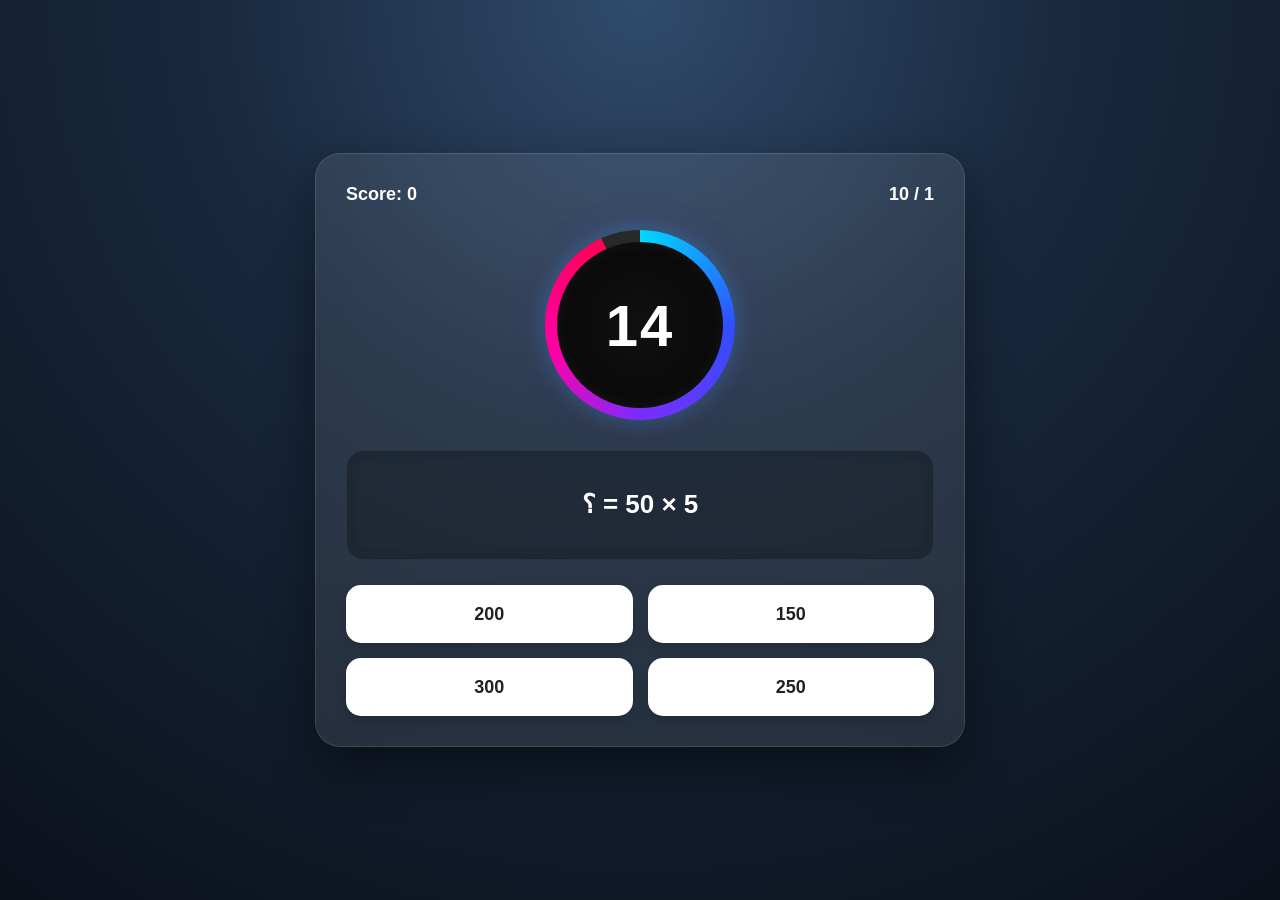
==== game.html @ 074b7c5f "First version" ====
<!DOCTYPE html>
<html lang="ar" dir="rtl">

<head>
    <meta charset="UTF-8">
    <meta name="viewport" content="width=device-width, initial-scale=1.0">

    <title>Math Challenge</title>

    <link rel="stylesheet" href="style.css">
</head>

<body class="quiz-page">

    <div class="quiz-container">

        <div class="top-bar">
            <span id="question-number">1 / 10</span>
            <span>Score: <span id="score">0</span></span>
        </div>

       <div class="timer-box" id="timerBox">
    <div class="timer-circle">
        <span id="timer">15</span>
    </div>
</div>

        <div class="question-box">
            <h2 id="question"></h2>
        </div>

        <div id="options" class="options"></div>

        <button id="nextBtn" class="next-btn">Next</button>

    </div>

    <script src="game.js"></script>

</body>
</html>
---- style.css ----
/* ========================================
   RESET
   ======================================== */

* {
    box-sizing: border-box;
    margin: 0;
    padding: 0;
}


/* ========================================
   PAGE 1 - HOME
   ======================================== */

.home-page {
    min-height: 100vh;

    display: flex;
    flex-direction: column;

    align-items: center;
    justify-content: center;

    background: linear-gradient(
        135deg,
        #21e2f3,
        #21f3d0
    );

    font-family: cursive;

    text-align: center;

    padding: 20px;
}


/* ========================================
   LOGO
   ======================================== */

.home-page .game-logo {
    width: 200px;

    margin-bottom: 10px;

    mix-blend-mode: multiply;

    filter:
        contrast(1.1)
        brightness(1.05);
}


/* ========================================
   TITLE
   ======================================== */

.home-page h1 {
    color: #5bd324;

    font-size: 45px;

    margin-bottom: 10px;

    text-shadow:
        2px 3px 5px rgba(0, 0, 0, 0.15);
}


/* كلمة QUIZ */

.home-page h1 span {
    color: #ffeb3b;

    font-weight: 900;
}


/* ========================================
   DESCRIPTION
   ======================================== */

.home-page p {
    color: rgb(54, 96, 255);

    font-size: 27px;

    margin-bottom: 30px;
}


/* ========================================
   START BUTTON
   ======================================== */

.home-page .start-btn {
    background-color: #ffb800;

    color: #121212;

    border: none;

    padding: 14px 40px;

    border-radius: 30px;

    font-size: 18px;

    font-weight: bold;

    cursor: pointer;

    box-shadow:
        0 5px 15px rgba(255, 184, 0, 0.4);

    transition:
        transform 0.25s ease,
        background-color 0.25s ease,
        box-shadow 0.25s ease;
}


.home-page .start-btn:hover {
    transform:
        translateY(-4px)
        scale(1.03);

    background-color: #e5a500;

    box-shadow:
        0 8px 20px rgba(255, 184, 0, 0.5);
}


/* ========================================
   EXIT BUTTON
   ======================================== */

.home-page .exit-btn {
    background-color: rgb(233, 30, 30);

    color: white;

    border: none;

    padding: 11px 35px;

    border-radius: 30px;

    font-size: 16px;

    font-weight: bold;

    cursor: pointer;

    margin-top: 15px;

    transition:
        transform 0.25s ease,
        background-color 0.25s ease;
}


.home-page .exit-btn:hover {
    transform: translateY(-3px);

    background-color: rgb(180, 15, 15);
}


/* ========================================
   PAGE 2 - QUIZ
   ======================================== */

.quiz-page {
    min-height: 100vh;

    display: flex;

    justify-content: center;

    align-items: center;

    font-family: Arial, sans-serif;

    background:
        radial-gradient(
            circle at top,
            #304b6b 0%,
            #18283d 40%,
            #0b111b 100%
        );

    color: white;

    padding: 20px;
}


/* ========================================
   QUIZ CONTAINER
   ======================================== */

.quiz-page .quiz-container {
    width: 90%;

    max-width: 650px;

    padding: 30px;

    border-radius: 25px;

    background:
        rgba(255, 255, 255, 0.09);

    backdrop-filter: blur(15px);

    -webkit-backdrop-filter: blur(15px);

    border:
        1px solid rgba(255, 255, 255, 0.12);

    box-shadow:
        0 20px 50px rgba(0, 0, 0, 0.45);

    text-align: center;
}


/* ========================================
   TOP BAR
   ======================================== */

.quiz-page .top-bar {
    display: flex;

    justify-content: space-between;

    align-items: center;

    margin-bottom: 25px;

    font-size: 18px;

    font-weight: bold;
}


/* ========================================
   CIRCULAR TIMER
   ======================================== */

.quiz-page .timer-box {

    /*
       JavaScript يغيّر هذه القيمة
       من 100% إلى 0%
    */

    --progress: 100%;


    width: 190px;

    height: 190px;

    margin:
        0 auto 30px;


    border-radius: 50%;

    display: flex;

    align-items: center;

    justify-content: center;


    /*
       الحلقة الخارجية
    */

    background:
        conic-gradient(
            from 0deg,

            #00d9ff 0%,

            #304ffe 25%,

            #7b2cff 50%,

            #ff00a8 70%,

            #ff0055 var(--progress),

            #292929 var(--progress)
        );


    position: relative;


    /*
       حركة ناعمة للحلقة
    */

    transition:
        background 0.3s linear;


    /*
       إضاءة حول الحلقة
    */

    box-shadow:
        0 0 20px rgba(0, 217, 255, 0.25),
        0 0 40px rgba(213, 0, 249, 0.12);
}


/* ========================================
   INNER TIMER CIRCLE
   ======================================== */

.quiz-page .timer-circle {

    width: 166px;

    height: 166px;

    border-radius: 50%;


    display: flex;

    align-items: center;

    justify-content: center;


    /*
       الدائرة السوداء الداخلية
    */

    background:
        radial-gradient(
            circle,
            #111111 0%,
            #050505 100%
        );


    box-shadow:
        inset 0 0 20px
        rgba(255, 255, 255, 0.06);
}


/* ========================================
   TIMER NUMBER
   ======================================== */

.quiz-page #timer {

    color: white;

    font-family: Arial, sans-serif;

    font-size: 58px;

    font-weight: 700;

    letter-spacing: 2px;


    /*
       الأرقام دائمًا من اليسار لليمين
    */

    direction: ltr;

    unicode-bidi: isolate;


    transition:
        color 0.2s ease,
        transform 0.2s ease;
}


/* ========================================
   LAST 5 SECONDS
   ======================================== */

.quiz-page .timer-box.warning {

    animation:
        timerPulse 0.7s infinite;


    box-shadow:
        0 0 25px rgba(255, 0, 70, 0.45),
        0 0 50px rgba(255, 0, 70, 0.2);
}


.quiz-page .timer-box.warning #timer {

    color: #ff3d5a;

    transform: scale(1.08);
}


/* ========================================
   TIMER PULSE
   ======================================== */

@keyframes timerPulse {

    0% {
        transform: scale(1);
    }

    50% {
        transform: scale(1.04);
    }

    100% {
        transform: scale(1);
    }
}


/* ========================================
   QUESTION
   ======================================== */

.quiz-page .question-box {

    min-height: 110px;

    display: flex;

    align-items: center;

    justify-content: center;

    margin-bottom: 25px;

    padding: 20px;

    border-radius: 18px;


    background:
        rgba(0, 0, 0, 0.25);


    border:
        1px solid rgba(255, 255, 255, 0.05);


    box-shadow:
        inset 0 0 15px
        rgba(0, 0, 0, 0.15);
}


/* ========================================
   QUESTION TEXT
   ======================================== */

.quiz-page .question-box h2 {

    width: 100%;

    font-size: 26px;

    line-height: 1.6;

    text-align: center;


    /*
       مهم جدًا للمعادلات.

       بما أن الصفحة عربية RTL،
       هذا يسمح للمتصفح باكتشاف
       اتجاه النص تلقائيًا.
    */

    direction: auto;

    unicode-bidi: plaintext;


    font-family:
        Arial,
        sans-serif;
}


/*
   هذا مهم أيضًا للنصوص الرياضية
*/

.quiz-page .question-box h2::first-letter {
    unicode-bidi: plaintext;
}


/* ========================================
   OPTIONS
   ======================================== */

.quiz-page .options {

    display: grid;

    grid-template-columns:
        1fr 1fr;

    gap: 15px;
}


/* ========================================
   OPTION BUTTON
   ======================================== */

.quiz-page .option-btn {

    padding: 17px;

    min-height: 58px;

    border: none;

    border-radius: 15px;

    background: white;

    color: #222;

    font-size: 18px;

    font-weight: bold;

    cursor: pointer;


    /*
       الخيارات الرياضية
       من اليسار لليمين
    */

    direction: ltr;

    unicode-bidi: isolate;


    transition:
        transform 0.2s ease,
        background-color 0.2s ease,
        box-shadow 0.2s ease;


    box-shadow:
        0 5px 12px
        rgba(0, 0, 0, 0.15);
}


/* ========================================
   OPTION HOVER
   ======================================== */

.quiz-page .option-btn:hover:not(:disabled) {

    transform:
        translateY(-4px);

    background: #eeeeee;

    box-shadow:
        0 8px 18px
        rgba(0, 0, 0, 0.2);
}


/* ========================================
   DISABLED
   ======================================== */

.quiz-page .option-btn:disabled {

    cursor: not-allowed;
}


/* ========================================
   CORRECT ANSWER
   ======================================== */

.quiz-page .option-btn.correct {

    background: #35d07f;

    color: white;

    transform: scale(1.02);

    box-shadow:
        0 5px 15px
        rgba(53, 208, 127, 0.45);
}


/* ========================================
   WRONG ANSWER
   ======================================== */

.quiz-page .option-btn.wrong {

    background: #ff4d67;

    color: white;

    box-shadow:
        0 5px 15px
        rgba(255, 77, 103, 0.45);


    animation:
        wrongShake 0.3s ease;
}


/* ========================================
   WRONG ANSWER ANIMATION
   ======================================== */

@keyframes wrongShake {

    0% {
        transform: translateX(0);
    }

    25% {
        transform: translateX(-5px);
    }

    50% {
        transform: translateX(5px);
    }

    75% {
        transform: translateX(-4px);
    }

    100% {
        transform: translateX(0);
    }
}


/* ========================================
   NEXT BUTTON
   ======================================== */

.quiz-page .next-btn {

    width: 100%;

    margin-top: 25px;

    padding: 16px;

    border: none;

    border-radius: 15px;

    background: #ffb800;

    color: #182536;

    font-size: 18px;

    font-weight: bold;

    cursor: pointer;

    transition:
        transform 0.2s ease,
        background-color 0.2s ease;

    display: none;

    box-shadow:
        0 5px 15px
        rgba(255, 184, 0, 0.3);
}


/* ========================================
   NEXT HOVER
   ======================================== */

.quiz-page .next-btn:hover {

    transform:
        translateY(-3px);

    background: #e5a500;

    box-shadow:
        0 8px 18px
        rgba(255, 184, 0, 0.4);
}


/* ========================================
   FINAL SCORE
   ======================================== */

.quiz-page .final-score {

    padding: 25px;

    font-size: 28px;

    font-weight: bold;

    border-radius: 18px;

    background:
        rgba(255, 255, 255, 0.1);

    border:
        1px solid rgba(255, 255, 255, 0.1);

    box-shadow:
        0 10px 30px
        rgba(0, 0, 0, 0.2);
}


/* ========================================
   MOBILE
   ======================================== */

@media (max-width: 500px) {


    /* الصفحة الرئيسية */

    .home-page h1 {

        font-size: 34px;
    }


    .home-page p {

        font-size: 21px;
    }


    .home-page .game-logo {

        width: 160px;
    }


    /* اللعبة */

    .quiz-page {

        padding: 12px;
    }


    .quiz-page .quiz-container {

        width: 100%;

        padding: 20px 15px;

        border-radius: 20px;
    }


    /* الشريط العلوي */

    .quiz-page .top-bar {

        font-size: 16px;

        margin-bottom: 20px;
    }


    /* المؤقت */

    .quiz-page .timer-box {

        width: 170px;

        height: 170px;

        margin-bottom: 25px;
    }


    .quiz-page .timer-circle {

        width: 148px;

        height: 148px;
    }


    .quiz-page #timer {

        font-size: 52px;
    }


    /* السؤال */

    .quiz-page .question-box {

        min-height: 100px;

        padding: 15px;
    }


    .quiz-page .question-box h2 {

        font-size: 21px;

        line-height: 1.5;
    }


    /* الخيارات */

    .quiz-page .options {

        grid-template-columns: 1fr;

        gap: 12px;
    }


    .quiz-page .option-btn {

        padding: 15px;

        min-height: 52px;

        font-size: 17px;
    }


    /* Next */

    .quiz-page .next-btn {

        padding: 15px;
    }


    /* النتيجة */

    .quiz-page .final-score {

        font-size: 24px;

        padding: 20px;
    }
}
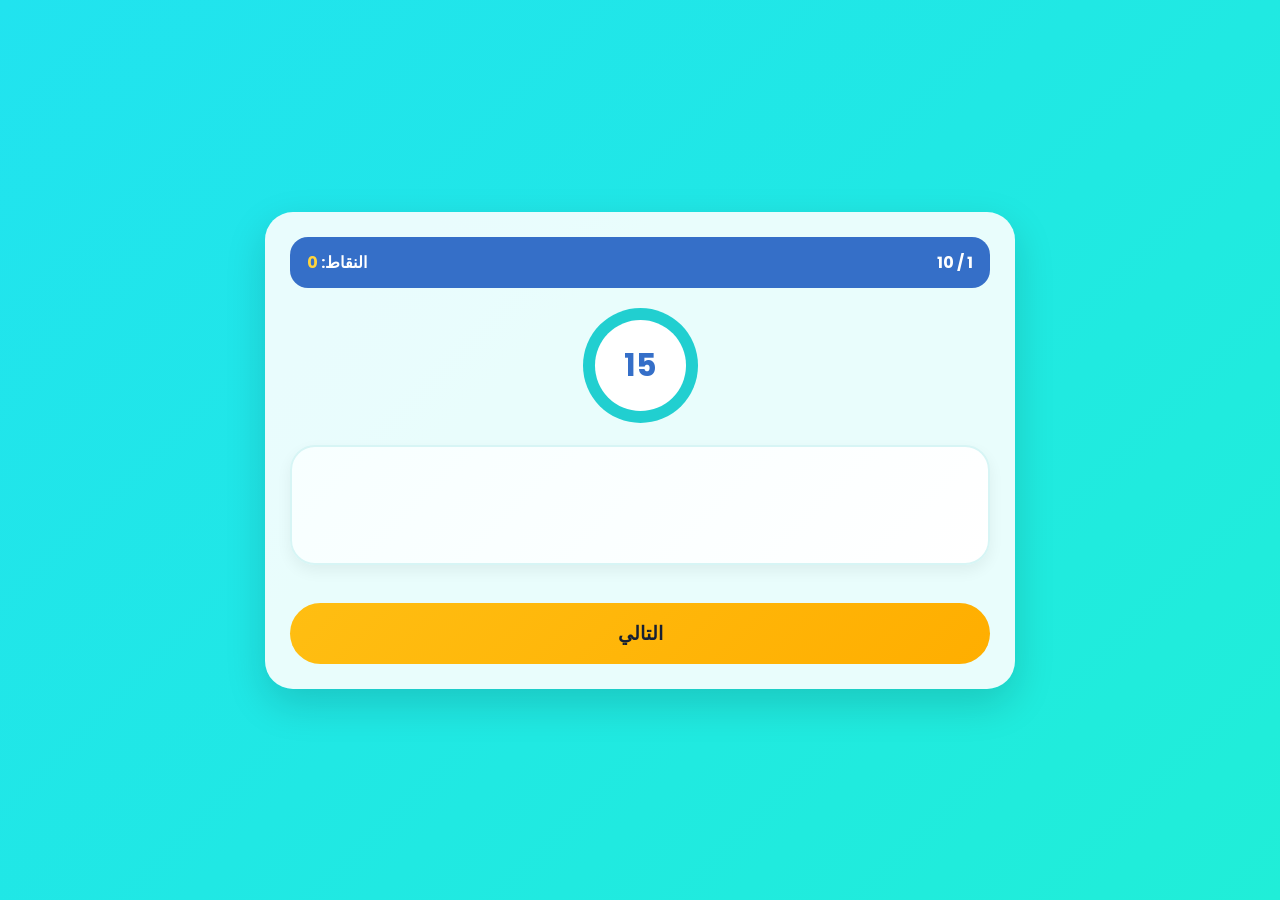
==== commit 1984f6a7: "Add files via upload" ====
--- a/game.html
+++ b/game.html
@@ -1,41 +1,89 @@
-<!DOCTYPE html>
-<html lang="ar" dir="rtl">
-
-<head>
-    <meta charset="UTF-8">
-    <meta name="viewport" content="width=device-width, initial-scale=1.0">
-
-    <title>Math Challenge</title>
-
-    <link rel="stylesheet" href="style.css">
-</head>
-
-<body class="quiz-page">
-
-    <div class="quiz-container">
-
-        <div class="top-bar">
-            <span id="question-number">1 / 10</span>
-            <span>Score: <span id="score">0</span></span>
-        </div>
-
-       <div class="timer-box" id="timerBox">
-    <div class="timer-circle">
-        <span id="timer">15</span>
-    </div>
-</div>
-
-        <div class="question-box">
-            <h2 id="question"></h2>
-        </div>
-
-        <div id="options" class="options"></div>
-
-        <button id="nextBtn" class="next-btn">Next</button>
-
-    </div>
-
-    <script src="game.js"></script>
-
-</body>
+<!DOCTYPE html>
+<html lang="ar" dir="rtl">
+
+<head>
+
+    <meta charset="UTF-8">
+
+    <meta
+        name="viewport"
+        content="width=device-width, initial-scale=1.0"
+    >
+
+    <title>Math Challenge</title>
+
+    <link rel="stylesheet" href="style.css">
+
+</head>
+
+
+<body class="quiz-page">
+
+
+    <div class="quiz-container">
+
+
+        <div class="top-bar">
+
+            <span id="question-number">
+                1 / 10
+            </span>
+
+            <span>
+                النقاط:
+                <span id="score">0</span>
+            </span>
+
+        </div>
+
+
+        <div class="timer-box" id="timerBox">
+
+            <div class="timer-circle">
+
+                <span id="timer">
+                    15
+                </span>
+
+            </div>
+
+        </div>
+
+
+        <div class="question-box">
+
+            <h2 id="question"></h2>
+
+        </div>
+
+
+        <div
+            id="options"
+            class="options"
+        ></div>
+
+
+        <button
+            id="nextBtn"
+            class="next-btn"
+        >
+            التالي
+        </button>
+
+
+    </div>
+
+
+    <!-- صوت اللعبة -->
+
+    <audio
+        id="gameAudio"
+        src="audio.mp3"
+        loop
+    ></audio>
+
+
+    <script src="game.js"></script>
+
+</body>
 </html>
--- a/style.css
+++ b/style.css
@@ -1,888 +1,1390 @@
-/* ========================================
-   RESET
-   ======================================== */
-
-* {
-    box-sizing: border-box;
-    margin: 0;
-    padding: 0;
-}
-
-
-/* ========================================
-   PAGE 1 - HOME
-   ======================================== */
-
-.home-page {
-    min-height: 100vh;
-
-    display: flex;
-    flex-direction: column;
-
-    align-items: center;
-    justify-content: center;
-
-    background: linear-gradient(
-        135deg,
-        #21e2f3,
-        #21f3d0
-    );
-
-    font-family: cursive;
-
-    text-align: center;
-
-    padding: 20px;
-}
-
-
-/* ========================================
-   LOGO
-   ======================================== */
-
-.home-page .game-logo {
-    width: 200px;
-
-    margin-bottom: 10px;
-
-    mix-blend-mode: multiply;
-
-    filter:
-        contrast(1.1)
-        brightness(1.05);
-}
-
-
-/* ========================================
-   TITLE
-   ======================================== */
-
-.home-page h1 {
-    color: #5bd324;
-
-    font-size: 45px;
-
-    margin-bottom: 10px;
-
-    text-shadow:
-        2px 3px 5px rgba(0, 0, 0, 0.15);
-}
-
-
-/* كلمة QUIZ */
-
-.home-page h1 span {
-    color: #ffeb3b;
-
-    font-weight: 900;
-}
-
-
-/* ========================================
-   DESCRIPTION
-   ======================================== */
-
-.home-page p {
-    color: rgb(54, 96, 255);
-
-    font-size: 27px;
-
-    margin-bottom: 30px;
-}
-
-
-/* ========================================
-   START BUTTON
-   ======================================== */
-
-.home-page .start-btn {
-    background-color: #ffb800;
-
-    color: #121212;
-
-    border: none;
-
-    padding: 14px 40px;
-
-    border-radius: 30px;
-
-    font-size: 18px;
-
-    font-weight: bold;
-
-    cursor: pointer;
-
-    box-shadow:
-        0 5px 15px rgba(255, 184, 0, 0.4);
-
-    transition:
-        transform 0.25s ease,
-        background-color 0.25s ease,
-        box-shadow 0.25s ease;
-}
-
-
-.home-page .start-btn:hover {
-    transform:
-        translateY(-4px)
-        scale(1.03);
-
-    background-color: #e5a500;
-
-    box-shadow:
-        0 8px 20px rgba(255, 184, 0, 0.5);
-}
-
-
-/* ========================================
-   EXIT BUTTON
-   ======================================== */
-
-.home-page .exit-btn {
-    background-color: rgb(233, 30, 30);
-
-    color: white;
-
-    border: none;
-
-    padding: 11px 35px;
-
-    border-radius: 30px;
-
-    font-size: 16px;
-
-    font-weight: bold;
-
-    cursor: pointer;
-
-    margin-top: 15px;
-
-    transition:
-        transform 0.25s ease,
-        background-color 0.25s ease;
-}
-
-
-.home-page .exit-btn:hover {
-    transform: translateY(-3px);
-
-    background-color: rgb(180, 15, 15);
-}
-
-
-/* ========================================
-   PAGE 2 - QUIZ
-   ======================================== */
-
-.quiz-page {
-    min-height: 100vh;
-
-    display: flex;
-
-    justify-content: center;
-
-    align-items: center;
-
-    font-family: Arial, sans-serif;
-
-    background:
-        radial-gradient(
-            circle at top,
-            #304b6b 0%,
-            #18283d 40%,
-            #0b111b 100%
-        );
-
-    color: white;
-
-    padding: 20px;
-}
-
-
-/* ========================================
-   QUIZ CONTAINER
-   ======================================== */
-
-.quiz-page .quiz-container {
-    width: 90%;
-
-    max-width: 650px;
-
-    padding: 30px;
-
-    border-radius: 25px;
-
-    background:
-        rgba(255, 255, 255, 0.09);
-
-    backdrop-filter: blur(15px);
-
-    -webkit-backdrop-filter: blur(15px);
-
-    border:
-        1px solid rgba(255, 255, 255, 0.12);
-
-    box-shadow:
-        0 20px 50px rgba(0, 0, 0, 0.45);
-
-    text-align: center;
-}
-
-
-/* ========================================
-   TOP BAR
-   ======================================== */
-
-.quiz-page .top-bar {
-    display: flex;
-
-    justify-content: space-between;
-
-    align-items: center;
-
-    margin-bottom: 25px;
-
-    font-size: 18px;
-
-    font-weight: bold;
-}
-
-
-/* ========================================
-   CIRCULAR TIMER
-   ======================================== */
-
-.quiz-page .timer-box {
-
-    /*
-       JavaScript يغيّر هذه القيمة
-       من 100% إلى 0%
-    */
-
-    --progress: 100%;
-
-
-    width: 190px;
-
-    height: 190px;
-
-    margin:
-        0 auto 30px;
-
-
-    border-radius: 50%;
-
-    display: flex;
-
-    align-items: center;
-
-    justify-content: center;
-
-
-    /*
-       الحلقة الخارجية
-    */
-
-    background:
-        conic-gradient(
-            from 0deg,
-
-            #00d9ff 0%,
-
-            #304ffe 25%,
-
-            #7b2cff 50%,
-
-            #ff00a8 70%,
-
-            #ff0055 var(--progress),
-
-            #292929 var(--progress)
-        );
-
-
-    position: relative;
-
-
-    /*
-       حركة ناعمة للحلقة
-    */
-
-    transition:
-        background 0.3s linear;
-
-
-    /*
-       إضاءة حول الحلقة
-    */
-
-    box-shadow:
-        0 0 20px rgba(0, 217, 255, 0.25),
-        0 0 40px rgba(213, 0, 249, 0.12);
-}
-
-
-/* ========================================
-   INNER TIMER CIRCLE
-   ======================================== */
-
-.quiz-page .timer-circle {
-
-    width: 166px;
-
-    height: 166px;
-
-    border-radius: 50%;
-
-
-    display: flex;
-
-    align-items: center;
-
-    justify-content: center;
-
-
-    /*
-       الدائرة السوداء الداخلية
-    */
-
-    background:
-        radial-gradient(
-            circle,
-            #111111 0%,
-            #050505 100%
-        );
-
-
-    box-shadow:
-        inset 0 0 20px
-        rgba(255, 255, 255, 0.06);
-}
-
-
-/* ========================================
-   TIMER NUMBER
-   ======================================== */
-
-.quiz-page #timer {
-
-    color: white;
-
-    font-family: Arial, sans-serif;
-
-    font-size: 58px;
-
-    font-weight: 700;
-
-    letter-spacing: 2px;
-
-
-    /*
-       الأرقام دائمًا من اليسار لليمين
-    */
-
-    direction: ltr;
-
-    unicode-bidi: isolate;
-
-
-    transition:
-        color 0.2s ease,
-        transform 0.2s ease;
-}
-
-
-/* ========================================
-   LAST 5 SECONDS
-   ======================================== */
-
-.quiz-page .timer-box.warning {
-
-    animation:
-        timerPulse 0.7s infinite;
-
-
-    box-shadow:
-        0 0 25px rgba(255, 0, 70, 0.45),
-        0 0 50px rgba(255, 0, 70, 0.2);
-}
-
-
-.quiz-page .timer-box.warning #timer {
-
-    color: #ff3d5a;
-
-    transform: scale(1.08);
-}
-
-
-/* ========================================
-   TIMER PULSE
-   ======================================== */
-
-@keyframes timerPulse {
-
-    0% {
-        transform: scale(1);
-    }
-
-    50% {
-        transform: scale(1.04);
-    }
-
-    100% {
-        transform: scale(1);
-    }
-}
-
-
-/* ========================================
-   QUESTION
-   ======================================== */
-
-.quiz-page .question-box {
-
-    min-height: 110px;
-
-    display: flex;
-
-    align-items: center;
-
-    justify-content: center;
-
-    margin-bottom: 25px;
-
-    padding: 20px;
-
-    border-radius: 18px;
-
-
-    background:
-        rgba(0, 0, 0, 0.25);
-
-
-    border:
-        1px solid rgba(255, 255, 255, 0.05);
-
-
-    box-shadow:
-        inset 0 0 15px
-        rgba(0, 0, 0, 0.15);
-}
-
-
-/* ========================================
-   QUESTION TEXT
-   ======================================== */
-
-.quiz-page .question-box h2 {
-
-    width: 100%;
-
-    font-size: 26px;
-
-    line-height: 1.6;
-
-    text-align: center;
-
-
-    /*
-       مهم جدًا للمعادلات.
-
-       بما أن الصفحة عربية RTL،
-       هذا يسمح للمتصفح باكتشاف
-       اتجاه النص تلقائيًا.
-    */
-
-    direction: auto;
-
-    unicode-bidi: plaintext;
-
-
-    font-family:
-        Arial,
-        sans-serif;
-}
-
-
-/*
-   هذا مهم أيضًا للنصوص الرياضية
-*/
-
-.quiz-page .question-box h2::first-letter {
-    unicode-bidi: plaintext;
-}
-
-
-/* ========================================
-   OPTIONS
-   ======================================== */
-
-.quiz-page .options {
-
-    display: grid;
-
-    grid-template-columns:
-        1fr 1fr;
-
-    gap: 15px;
-}
-
-
-/* ========================================
-   OPTION BUTTON
-   ======================================== */
-
-.quiz-page .option-btn {
-
-    padding: 17px;
-
-    min-height: 58px;
-
-    border: none;
-
-    border-radius: 15px;
-
-    background: white;
-
-    color: #222;
-
-    font-size: 18px;
-
-    font-weight: bold;
-
-    cursor: pointer;
-
-
-    /*
-       الخيارات الرياضية
-       من اليسار لليمين
-    */
-
-    direction: ltr;
-
-    unicode-bidi: isolate;
-
-
-    transition:
-        transform 0.2s ease,
-        background-color 0.2s ease,
-        box-shadow 0.2s ease;
-
-
-    box-shadow:
-        0 5px 12px
-        rgba(0, 0, 0, 0.15);
-}
-
-
-/* ========================================
-   OPTION HOVER
-   ======================================== */
-
-.quiz-page .option-btn:hover:not(:disabled) {
-
-    transform:
-        translateY(-4px);
-
-    background: #eeeeee;
-
-    box-shadow:
-        0 8px 18px
-        rgba(0, 0, 0, 0.2);
-}
-
-
-/* ========================================
-   DISABLED
-   ======================================== */
-
-.quiz-page .option-btn:disabled {
-
-    cursor: not-allowed;
-}
-
-
-/* ========================================
-   CORRECT ANSWER
-   ======================================== */
-
-.quiz-page .option-btn.correct {
-
-    background: #35d07f;
-
-    color: white;
-
-    transform: scale(1.02);
-
-    box-shadow:
-        0 5px 15px
-        rgba(53, 208, 127, 0.45);
-}
-
-
-/* ========================================
-   WRONG ANSWER
-   ======================================== */
-
-.quiz-page .option-btn.wrong {
-
-    background: #ff4d67;
-
-    color: white;
-
-    box-shadow:
-        0 5px 15px
-        rgba(255, 77, 103, 0.45);
-
-
-    animation:
-        wrongShake 0.3s ease;
-}
-
-
-/* ========================================
-   WRONG ANSWER ANIMATION
-   ======================================== */
-
-@keyframes wrongShake {
-
-    0% {
-        transform: translateX(0);
-    }
-
-    25% {
-        transform: translateX(-5px);
-    }
-
-    50% {
-        transform: translateX(5px);
-    }
-
-    75% {
-        transform: translateX(-4px);
-    }
-
-    100% {
-        transform: translateX(0);
-    }
-}
-
-
-/* ========================================
-   NEXT BUTTON
-   ======================================== */
-
-.quiz-page .next-btn {
-
-    width: 100%;
-
-    margin-top: 25px;
-
-    padding: 16px;
-
-    border: none;
-
-    border-radius: 15px;
-
-    background: #ffb800;
-
-    color: #182536;
-
-    font-size: 18px;
-
-    font-weight: bold;
-
-    cursor: pointer;
-
-    transition:
-        transform 0.2s ease,
-        background-color 0.2s ease;
-
-    display: none;
-
-    box-shadow:
-        0 5px 15px
-        rgba(255, 184, 0, 0.3);
-}
-
-
-/* ========================================
-   NEXT HOVER
-   ======================================== */
-
-.quiz-page .next-btn:hover {
-
-    transform:
-        translateY(-3px);
-
-    background: #e5a500;
-
-    box-shadow:
-        0 8px 18px
-        rgba(255, 184, 0, 0.4);
-}
-
-
-/* ========================================
-   FINAL SCORE
-   ======================================== */
-
-.quiz-page .final-score {
-
-    padding: 25px;
-
-    font-size: 28px;
-
-    font-weight: bold;
-
-    border-radius: 18px;
-
-    background:
-        rgba(255, 255, 255, 0.1);
-
-    border:
-        1px solid rgba(255, 255, 255, 0.1);
-
-    box-shadow:
-        0 10px 30px
-        rgba(0, 0, 0, 0.2);
-}
-
-
-/* ========================================
-   MOBILE
-   ======================================== */
-
-@media (max-width: 500px) {
-
-
-    /* الصفحة الرئيسية */
-
-    .home-page h1 {
-
-        font-size: 34px;
-    }
-
-
-    .home-page p {
-
-        font-size: 21px;
-    }
-
-
-    .home-page .game-logo {
-
-        width: 160px;
-    }
-
-
-    /* اللعبة */
-
-    .quiz-page {
-
-        padding: 12px;
-    }
-
-
-    .quiz-page .quiz-container {
-
-        width: 100%;
-
-        padding: 20px 15px;
-
-        border-radius: 20px;
-    }
-
-
-    /* الشريط العلوي */
-
-    .quiz-page .top-bar {
-
-        font-size: 16px;
-
-        margin-bottom: 20px;
-    }
-
-
-    /* المؤقت */
-
-    .quiz-page .timer-box {
-
-        width: 170px;
-
-        height: 170px;
-
-        margin-bottom: 25px;
-    }
-
-
-    .quiz-page .timer-circle {
-
-        width: 148px;
-
-        height: 148px;
-    }
-
-
-    .quiz-page #timer {
-
-        font-size: 52px;
-    }
-
-
-    /* السؤال */
-
-    .quiz-page .question-box {
-
-        min-height: 100px;
-
-        padding: 15px;
-    }
-
-
-    .quiz-page .question-box h2 {
-
-        font-size: 21px;
-
-        line-height: 1.5;
-    }
-
-
-    /* الخيارات */
-
-    .quiz-page .options {
-
-        grid-template-columns: 1fr;
-
-        gap: 12px;
-    }
-
-
-    .quiz-page .option-btn {
-
-        padding: 15px;
-
-        min-height: 52px;
-
-        font-size: 17px;
-    }
-
-
-    /* Next */
-
-    .quiz-page .next-btn {
-
-        padding: 15px;
-    }
-
-
-    /* النتيجة */
-
-    .quiz-page .final-score {
-
-        font-size: 24px;
-
-        padding: 20px;
-    }
+/* ========================================
+   GOOGLE FONTS
+======================================== */
+
+@import url('https://fonts.googleapis.com/css2?family=Courgette&family=Poppins:wght@400;500;600;700;800&display=swap');
+
+
+/* ========================================
+   RESET
+======================================== */
+
+* {
+    box-sizing: border-box;
+    margin: 0;
+    padding: 0;
+}
+
+html,
+body {
+    min-height: 100%;
+}
+
+body {
+    font-family: 'Poppins', Arial, sans-serif;
+}
+
+
+/* ========================================
+   HOME PAGE
+======================================== */
+
+.home-page {
+    min-height: 100vh;
+
+    display: flex;
+    flex-direction: column;
+
+    align-items: center;
+    justify-content: center;
+
+    text-align: center;
+
+    padding: 30px 20px;
+
+    background:
+        linear-gradient(
+            135deg,
+            #21e3ef 0%,
+            #20e8e4 50%,
+            #20eed8 100%
+        );
+
+    overflow: hidden;
+}
+
+
+/* ========================================
+   LOGO
+======================================== */
+
+.logo-wrapper {
+    width: 190px;
+    height: 140px;
+
+    display: flex;
+    align-items: center;
+    justify-content: center;
+
+    margin-bottom: 30px;
+
+    background: transparent;
+}
+
+#logoSource {
+    display: none;
+}
+
+#logoCanvas {
+    display: block;
+
+    width: 190px;
+    height: auto;
+
+    max-width: 100%;
+
+    background: transparent;
+
+    filter:
+        drop-shadow(
+            0 8px 12px rgba(0, 0, 0, 0.08)
+        );
+}
+
+
+/* ========================================
+   HOME TITLE
+======================================== */
+
+.home-page h1 {
+    font-family: 'Courgette', cursive;
+
+    font-size: 46px;
+
+    font-weight: 400;
+
+    line-height: 1.2;
+
+    margin-bottom: 18px;
+
+    background:
+        linear-gradient(
+            90deg,
+            #5bcf42,
+            #f0cf32
+        );
+
+    -webkit-background-clip: text;
+    background-clip: text;
+
+    -webkit-text-fill-color: transparent;
+
+    text-shadow:
+        0 3px 8px rgba(0, 0, 0, 0.08);
+}
+
+
+.home-page h1 span {
+    background:
+        linear-gradient(
+            90deg,
+            #70cf3c,
+            #f5d12f
+        );
+
+    -webkit-background-clip: text;
+    background-clip: text;
+
+    -webkit-text-fill-color: transparent;
+}
+
+
+/* ========================================
+   HOME SUBTITLE
+======================================== */
+
+.home-page p {
+    font-family: 'Courgette', cursive;
+
+    font-size: 28px;
+
+    font-weight: 400;
+
+    color: #356fc8;
+
+    margin-bottom: 42px;
+
+    text-shadow:
+        0 2px 5px rgba(0, 0, 0, 0.05);
+}
+
+
+/* ========================================
+   START BUTTON
+======================================== */
+
+.start-btn {
+    width: 280px;
+
+    padding: 19px 25px;
+
+    border: none;
+
+    border-radius: 50px;
+
+    background:
+        linear-gradient(
+            135deg,
+            #ffbe12,
+            #ffae00
+        );
+
+    color: #111827;
+
+    font-family: 'Poppins', sans-serif;
+
+    font-size: 22px;
+
+    font-weight: 700;
+
+    cursor: pointer;
+
+    box-shadow:
+        0 8px 18px rgba(255, 165, 0, 0.28);
+
+    transition:
+        transform 0.2s ease,
+        box-shadow 0.2s ease;
+}
+
+
+.start-btn:hover {
+    transform: translateY(-4px);
+
+    box-shadow:
+        0 12px 25px rgba(255, 165, 0, 0.35);
+}
+
+
+.start-btn:active {
+    transform: scale(0.97);
+}
+
+
+/* ========================================
+   EXIT BUTTON
+======================================== */
+
+.exit-btn {
+    width: 160px;
+
+    padding: 15px 25px;
+
+    margin-top: 18px;
+
+    border: none;
+
+    border-radius: 50px;
+
+    background:
+        linear-gradient(
+            135deg,
+            #ef2424,
+            #e71919
+        );
+
+    color: white;
+
+    font-family: 'Poppins', sans-serif;
+
+    font-size: 19px;
+
+    font-weight: 700;
+
+    cursor: pointer;
+
+    box-shadow:
+        0 7px 15px rgba(220, 30, 30, 0.2);
+
+    transition:
+        transform 0.2s ease,
+        box-shadow 0.2s ease;
+}
+
+
+.exit-btn:hover {
+    transform: translateY(-3px);
+
+    box-shadow:
+        0 10px 20px rgba(220, 30, 30, 0.28);
+}
+
+
+/* ========================================
+   NAME PAGE
+======================================== */
+
+.name-page {
+    min-height: 100vh;
+
+    display: flex;
+
+    align-items: center;
+    justify-content: center;
+
+    text-align: center;
+
+    padding: 25px;
+
+    background:
+        linear-gradient(
+            135deg,
+            #21e3ef,
+            #20e8e4,
+            #20eed8
+        );
+
+    color: #243b53;
+}
+
+
+/*
+   صفحة الاسم بدون مربع أبيض
+*/
+
+.name-container {
+    width: 100%;
+
+    max-width: 500px;
+
+    padding: 30px;
+
+    background: transparent;
+
+    border: none;
+
+    box-shadow: none;
+
+    text-align: center;
+}
+
+
+.name-icon {
+    font-size: 65px;
+
+    margin-bottom: 15px;
+}
+
+
+.name-container h1 {
+    font-family: 'Courgette', cursive;
+
+    font-size: 38px;
+
+    font-weight: 400;
+
+    color: #356fc8;
+
+    margin-bottom: 12px;
+}
+
+
+.name-container p {
+    font-family: 'Courgette', cursive;
+
+    font-size: 23px;
+
+    color: #356fc8;
+
+    margin-bottom: 28px;
+}
+
+
+/* ========================================
+   NAME INPUT
+======================================== */
+
+#playerName {
+    width: 100%;
+
+    max-width: 430px;
+
+    height: 62px;
+
+    padding: 0 25px;
+
+    border: 3px solid rgba(255, 255, 255, 0.9);
+
+    border-radius: 50px;
+
+    outline: none;
+
+    background: rgba(255, 255, 255, 0.82);
+
+    color: #243b53;
+
+    font-family: 'Poppins', sans-serif;
+
+    font-size: 19px;
+
+    text-align: center;
+
+    box-shadow:
+        0 7px 20px rgba(0, 0, 0, 0.08);
+
+    margin-bottom: 18px;
+
+    transition: 0.2s ease;
+}
+
+
+#playerName::placeholder {
+    color: #7a8797;
+}
+
+
+#playerName:focus {
+    border-color: #ffd43b;
+
+    background: white;
+
+    box-shadow:
+        0 0 0 4px rgba(255, 212, 59, 0.18),
+        0 8px 20px rgba(0, 0, 0, 0.1);
+}
+
+
+/* ========================================
+   CONTINUE BUTTON
+======================================== */
+
+.continue-btn {
+    width: 100%;
+
+    max-width: 430px;
+
+    height: 60px;
+
+    border: none;
+
+    border-radius: 50px;
+
+    background:
+        linear-gradient(
+            135deg,
+            #ffbe12,
+            #ffae00
+        );
+
+    color: #172033;
+
+    font-family: 'Poppins', sans-serif;
+
+    font-size: 20px;
+
+    font-weight: 700;
+
+    cursor: pointer;
+
+    box-shadow:
+        0 8px 18px rgba(255, 165, 0, 0.25);
+
+    transition:
+        transform 0.2s ease;
+}
+
+
+.continue-btn:hover {
+    transform: translateY(-3px);
+}
+
+
+/* ========================================
+   LEVELS PAGE
+======================================== */
+
+.levels-page {
+    min-height: 100vh;
+
+    padding: 35px 15px;
+
+    background:
+        linear-gradient(
+            135deg,
+            #21e3ef,
+            #20e8e4,
+            #20eed8
+        );
+
+    color: #243b53;
+
+    font-family: 'Poppins', sans-serif;
+}
+
+
+.levels-container {
+    width: 100%;
+
+    max-width: 850px;
+
+    margin: auto;
+}
+
+
+/* ========================================
+   WELCOME BOX
+======================================== */
+
+.welcome-box {
+    text-align: center;
+
+    margin-bottom: 30px;
+}
+
+
+.welcome-box span {
+    display: block;
+
+    font-size: 50px;
+
+    margin-bottom: 8px;
+}
+
+
+.welcome-box h1 {
+    font-family: 'Courgette', cursive;
+
+    font-size: 38px;
+
+    font-weight: 400;
+
+    color: #356fc8;
+
+    margin-bottom: 8px;
+}
+
+
+.welcome-box p {
+    font-family: 'Courgette', cursive;
+
+    color: #356fc8;
+
+    font-size: 21px;
+}
+
+
+/* ========================================
+   LEVELS LIST
+======================================== */
+
+.levels-list {
+    width: 100%;
+
+    display: flex;
+
+    flex-direction: column;
+
+    gap: 18px;
+}
+
+
+/* ========================================
+   LEVEL CARD
+======================================== */
+
+.level-card {
+    position: relative;
+
+    width: 100%;
+
+    display: flex;
+
+    align-items: center;
+
+    gap: 18px;
+
+    padding: 20px;
+
+    border-radius: 25px;
+
+    background:
+        rgba(255, 255, 255, 0.88);
+
+    border:
+        2px solid rgba(255, 255, 255, 0.7);
+
+    box-shadow:
+        0 8px 20px rgba(0, 0, 0, 0.12);
+
+    transition:
+        transform 0.2s ease,
+        box-shadow 0.2s ease;
+}
+
+
+.level-card.unlocked {
+    cursor: pointer;
+}
+
+
+.level-card.unlocked:hover {
+    transform: translateY(-4px);
+
+    box-shadow:
+        0 13px 25px rgba(0, 0, 0, 0.16);
+}
+
+
+.level-card.locked {
+    opacity: 0.55;
+
+    cursor: not-allowed;
+}
+
+
+/* ========================================
+   LEVEL ICON
+======================================== */
+
+.level-icon {
+    width: 70px;
+    height: 70px;
+
+    flex-shrink: 0;
+
+    display: flex;
+
+    align-items: center;
+    justify-content: center;
+
+    border-radius: 50%;
+
+    background:
+        linear-gradient(
+            135deg,
+            #ffd43b,
+            #ffb703
+        );
+
+    font-size: 36px;
+
+    box-shadow:
+        0 5px 12px rgba(255, 183, 3, 0.2);
+}
+
+
+/* ========================================
+   LEVEL INFO
+======================================== */
+
+.level-info {
+    flex: 1;
+
+    min-width: 0;
+}
+
+
+.level-info h2 {
+    color: #243b53;
+
+    font-size: 22px;
+
+    margin-bottom: 4px;
+}
+
+
+.level-info h3 {
+    color: #356fc8;
+
+    font-size: 18px;
+
+    margin-bottom: 5px;
+}
+
+
+.level-info p {
+    color: #667085;
+
+    font-size: 14px;
+
+    line-height: 1.5;
+}
+
+
+/* ========================================
+   STARS
+======================================== */
+
+.stars {
+    font-size: 22px;
+
+    white-space: nowrap;
+
+    color: #ffc107;
+}
+
+
+/* ========================================
+   LOCK
+======================================== */
+
+.lock {
+    font-size: 25px;
+
+    flex-shrink: 0;
+}
+
+
+/* ========================================
+   BACK HOME
+======================================== */
+
+.back-home-btn {
+    display: block;
+
+    margin: 28px auto 0;
+
+    padding: 14px 30px;
+
+    border: none;
+
+    border-radius: 50px;
+
+    background: #ef2424;
+
+    color: white;
+
+    font-family: 'Poppins', sans-serif;
+
+    font-size: 17px;
+
+    font-weight: 700;
+
+    cursor: pointer;
+
+    transition: 0.2s ease;
+}
+
+
+.back-home-btn:hover {
+    transform: translateY(-3px);
+}
+
+
+/* ========================================
+   QUIZ PAGE
+======================================== */
+
+.quiz-page {
+    min-height: 100vh;
+
+    display: flex;
+
+    align-items: center;
+    justify-content: center;
+
+    padding: 20px 15px;
+
+    background:
+        linear-gradient(
+            135deg,
+            #21e3ef,
+            #20e8e4,
+            #20eed8
+        );
+
+    color: #243b53;
+}
+
+
+.quiz-container {
+    width: 100%;
+
+    max-width: 750px;
+
+    padding: 25px;
+
+    border-radius: 28px;
+
+    background:
+        rgba(255, 255, 255, 0.9);
+
+    box-shadow:
+        0 15px 40px rgba(0, 0, 0, 0.15);
+}
+
+
+/* ========================================
+   TOP BAR
+======================================== */
+
+.top-bar {
+    width: 100%;
+
+    display: flex;
+
+    justify-content: space-between;
+
+    align-items: center;
+
+    padding: 13px 17px;
+
+    margin-bottom: 20px;
+
+    border-radius: 18px;
+
+    background: #356fc8;
+
+    color: white;
+
+    font-size: 16px;
+
+    font-weight: 700;
+}
+
+
+#score {
+    color: #ffd43b;
+}
+
+
+/* ========================================
+   PLAYER INFO
+======================================== */
+
+.quiz-page .player-info {
+    display: flex;
+
+    justify-content: space-between;
+
+    align-items: center;
+
+    margin-bottom: 15px;
+
+    padding: 10px 15px;
+
+    border-radius: 15px;
+
+    background: #eefcff;
+
+    color: #356fc8;
+
+    font-size: 15px;
+
+    font-weight: bold;
+}
+
+
+.quiz-page .player-info span:last-child {
+    color: #ffad00;
+}
+
+
+/* ========================================
+   TIMER
+======================================== */
+
+.timer-box {
+    --progress: 100%;
+
+    width: 115px;
+    height: 115px;
+
+    margin: 0 auto 22px;
+
+    display: flex;
+
+    align-items: center;
+    justify-content: center;
+
+    border-radius: 50%;
+
+    background:
+        conic-gradient(
+            #21cfd0 var(--progress),
+            #dceff0 0
+        );
+
+    position: relative;
+}
+
+
+.timer-circle {
+    width: 91px;
+    height: 91px;
+
+    border-radius: 50%;
+
+    background: white;
+
+    display: flex;
+
+    align-items: center;
+    justify-content: center;
+}
+
+
+#timer {
+    font-size: 31px;
+
+    font-weight: 700;
+
+    color: #356fc8;
+}
+
+
+.timer-box.warning {
+    background:
+        conic-gradient(
+            #ef2424 var(--progress),
+            #f5dddd 0
+        );
+
+    animation:
+        timerWarning 0.8s infinite alternate;
+}
+
+
+.timer-box.warning #timer {
+    color: #ef2424;
+}
+
+
+@keyframes timerWarning {
+
+    from {
+        transform: scale(1);
+    }
+
+    to {
+        transform: scale(1.05);
+    }
+
+}
+
+
+/* ========================================
+   QUESTION BOX
+======================================== */
+
+.question-box {
+    width: 100%;
+
+    min-height: 120px;
+
+    display: flex;
+
+    align-items: center;
+    justify-content: center;
+
+    padding: 25px;
+
+    margin-bottom: 20px;
+
+    border-radius: 25px;
+
+    background:
+        linear-gradient(
+            135deg,
+            #f7ffff,
+            #ffffff
+        );
+
+    border:
+        2px solid #d7f5f5;
+
+    text-align: center;
+
+    box-shadow:
+        0 6px 15px rgba(0, 0, 0, 0.06);
+}
+
+
+#question {
+    width: 100%;
+
+    font-family: 'Poppins', Arial, sans-serif;
+
+    font-size: 28px;
+
+    line-height: 1.5;
+
+    color: #243b53;
+
+    font-weight: 700;
+
+    direction: auto;
+
+    unicode-bidi: plaintext;
+}
+
+
+/* ========================================
+   OPTIONS
+======================================== */
+
+#options.options {
+    width: 100%;
+
+    display: flex;
+
+    flex-direction: column;
+
+    gap: 13px;
+
+    margin-bottom: 18px;
+}
+
+
+.option-btn {
+    width: 100%;
+
+    min-height: 58px;
+
+    padding: 14px 20px;
+
+    border:
+        2px solid #d7eeee;
+
+    border-radius: 18px;
+
+    background: white;
+
+    color: #356fc8;
+
+    font-family: 'Poppins', sans-serif;
+
+    font-size: 19px;
+
+    font-weight: 700;
+
+    cursor: pointer;
+
+    transition:
+        transform 0.2s ease,
+        background 0.2s ease,
+        border-color 0.2s ease;
+}
+
+
+.option-btn:hover:not(:disabled) {
+    transform: translateX(-4px);
+
+    border-color: #21d9d0;
+
+    background: #efffff;
+}
+
+
+.option-btn:disabled {
+    cursor: not-allowed;
+}
+
+
+/* Correct */
+
+.option-btn.correct {
+    background: #22c55e !important;
+
+    border-color: #16a34a !important;
+
+    color: white !important;
+}
+
+
+/* Wrong */
+
+.option-btn.wrong {
+    background: #ef4444 !important;
+
+    border-color: #dc2626 !important;
+
+    color: white !important;
+}
+
+
+/* ========================================
+   NEXT BUTTON
+======================================== */
+
+.next-btn {
+    width: 100%;
+
+    padding: 16px;
+
+    border: none;
+
+    border-radius: 50px;
+
+    background:
+        linear-gradient(
+            135deg,
+            #ffbe12,
+            #ffae00
+        );
+
+    color: #172033;
+
+    font-family: 'Poppins', sans-serif;
+
+    font-size: 19px;
+
+    font-weight: 700;
+
+    cursor: pointer;
+
+    transition: 0.2s ease;
+}
+
+
+.next-btn:hover {
+    transform: translateY(-3px);
+}
+
+
+/* ========================================
+   FINAL SCORE
+======================================== */
+
+.final-score {
+    width: 100%;
+
+    padding: 30px;
+
+    border-radius: 22px;
+
+    background: #356fc8;
+
+    color: white;
+
+    text-align: center;
+
+    font-size: 27px;
+
+    font-weight: 700;
+}
+
+
+/* ========================================
+   LEVEL RESULT
+======================================== */
+
+.level-result {
+    padding: 25px;
+
+    border-radius: 22px;
+
+    background: #eefcff;
+
+    text-align: center;
+}
+
+
+.level-result h2 {
+    font-size: 27px;
+
+    color: #356fc8;
+
+    margin-bottom: 15px;
+}
+
+
+.level-result p {
+    margin: 8px 0;
+
+    color: #667085;
+}
+
+
+.level-result strong {
+    display: block;
+
+    font-size: 42px;
+
+    color: #ffb703;
+
+    margin: 10px 0;
+}
+
+
+/* ========================================
+   MOBILE
+======================================== */
+
+@media (max-width: 600px) {
+
+    /* HOME */
+
+    .home-page {
+        padding: 20px 15px;
+    }
+
+
+    .logo-wrapper {
+        width: 165px;
+        height: 125px;
+
+        margin-bottom: 28px;
+    }
+
+
+    #logoCanvas {
+        width: 165px;
+    }
+
+
+    .home-page h1 {
+        font-size: 35px;
+    }
+
+
+    .home-page p {
+        font-size: 23px;
+
+        margin-bottom: 35px;
+    }
+
+
+    .start-btn {
+        width: 280px;
+
+        font-size: 20px;
+    }
+
+
+    .exit-btn {
+        width: 160px;
+    }
+
+
+    /* NAME */
+
+    .name-container {
+        padding: 20px;
+    }
+
+
+    .name-container h1 {
+        font-size: 32px;
+    }
+
+
+    .name-container p {
+        font-size: 20px;
+    }
+
+
+    #playerName {
+        height: 58px;
+
+        font-size: 17px;
+    }
+
+
+    /* LEVELS */
+
+    .levels-page {
+        padding: 25px 12px;
+    }
+
+
+    .welcome-box h1 {
+        font-size: 30px;
+    }
+
+
+    .welcome-box p {
+        font-size: 18px;
+    }
+
+
+    .level-card {
+        padding: 15px;
+
+        gap: 11px;
+    }
+
+
+    .level-icon {
+        width: 55px;
+        height: 55px;
+
+        font-size: 27px;
+    }
+
+
+    .level-info h2 {
+        font-size: 18px;
+    }
+
+
+    .level-info h3 {
+        font-size: 15px;
+    }
+
+
+    .level-info p {
+        font-size: 12px;
+    }
+
+
+    .stars {
+        font-size: 16px;
+    }
+
+
+    .lock {
+        font-size: 20px;
+    }
+
+
+    /* QUIZ */
+
+    .quiz-page {
+        padding: 12px;
+    }
+
+
+    .quiz-container {
+        padding: 18px;
+
+        border-radius: 22px;
+    }
+
+
+    .top-bar {
+        font-size: 14px;
+    }
+
+
+    #question {
+        font-size: 22px;
+    }
+
+
+    .question-box {
+        padding: 18px;
+
+        min-height: 105px;
+    }
+
+
+    .option-btn {
+        min-height: 52px;
+
+        font-size: 18px;
+    }
+
+}
+
+
+/* ========================================
+   SMALL PHONES
+======================================== */
+
+@media (max-width: 380px) {
+
+    .logo-wrapper {
+        width: 140px;
+        height: 110px;
+    }
+
+
+    #logoCanvas {
+        width: 140px;
+    }
+
+
+    .home-page h1 {
+        font-size: 30px;
+    }
+
+
+    .home-page p {
+        font-size: 20px;
+    }
+
+
+    .start-btn {
+        width: 250px;
+
+        padding: 16px;
+    }
+
+
+    .quiz-container {
+        padding: 14px;
+    }
+
+
+    #question {
+        font-size: 20px;
+    }
+
+
+    .option-btn {
+        font-size: 17px;
+    }
+
+}
+
+.logo-wrapper {
+    display: flex;
+    justify-content: center;
+    align-items: center;
+    background: transparent;
+    border: none;
+    box-shadow: none;
+    padding: 0;
+    margin-bottom: 20px;
+}
+
+.game-logo {
+    width: 220px;
+    height: auto;
+    display: block;
+    background: transparent;
+    border: none;
+    box-shadow: none;
+    object-fit: contain;
 }
